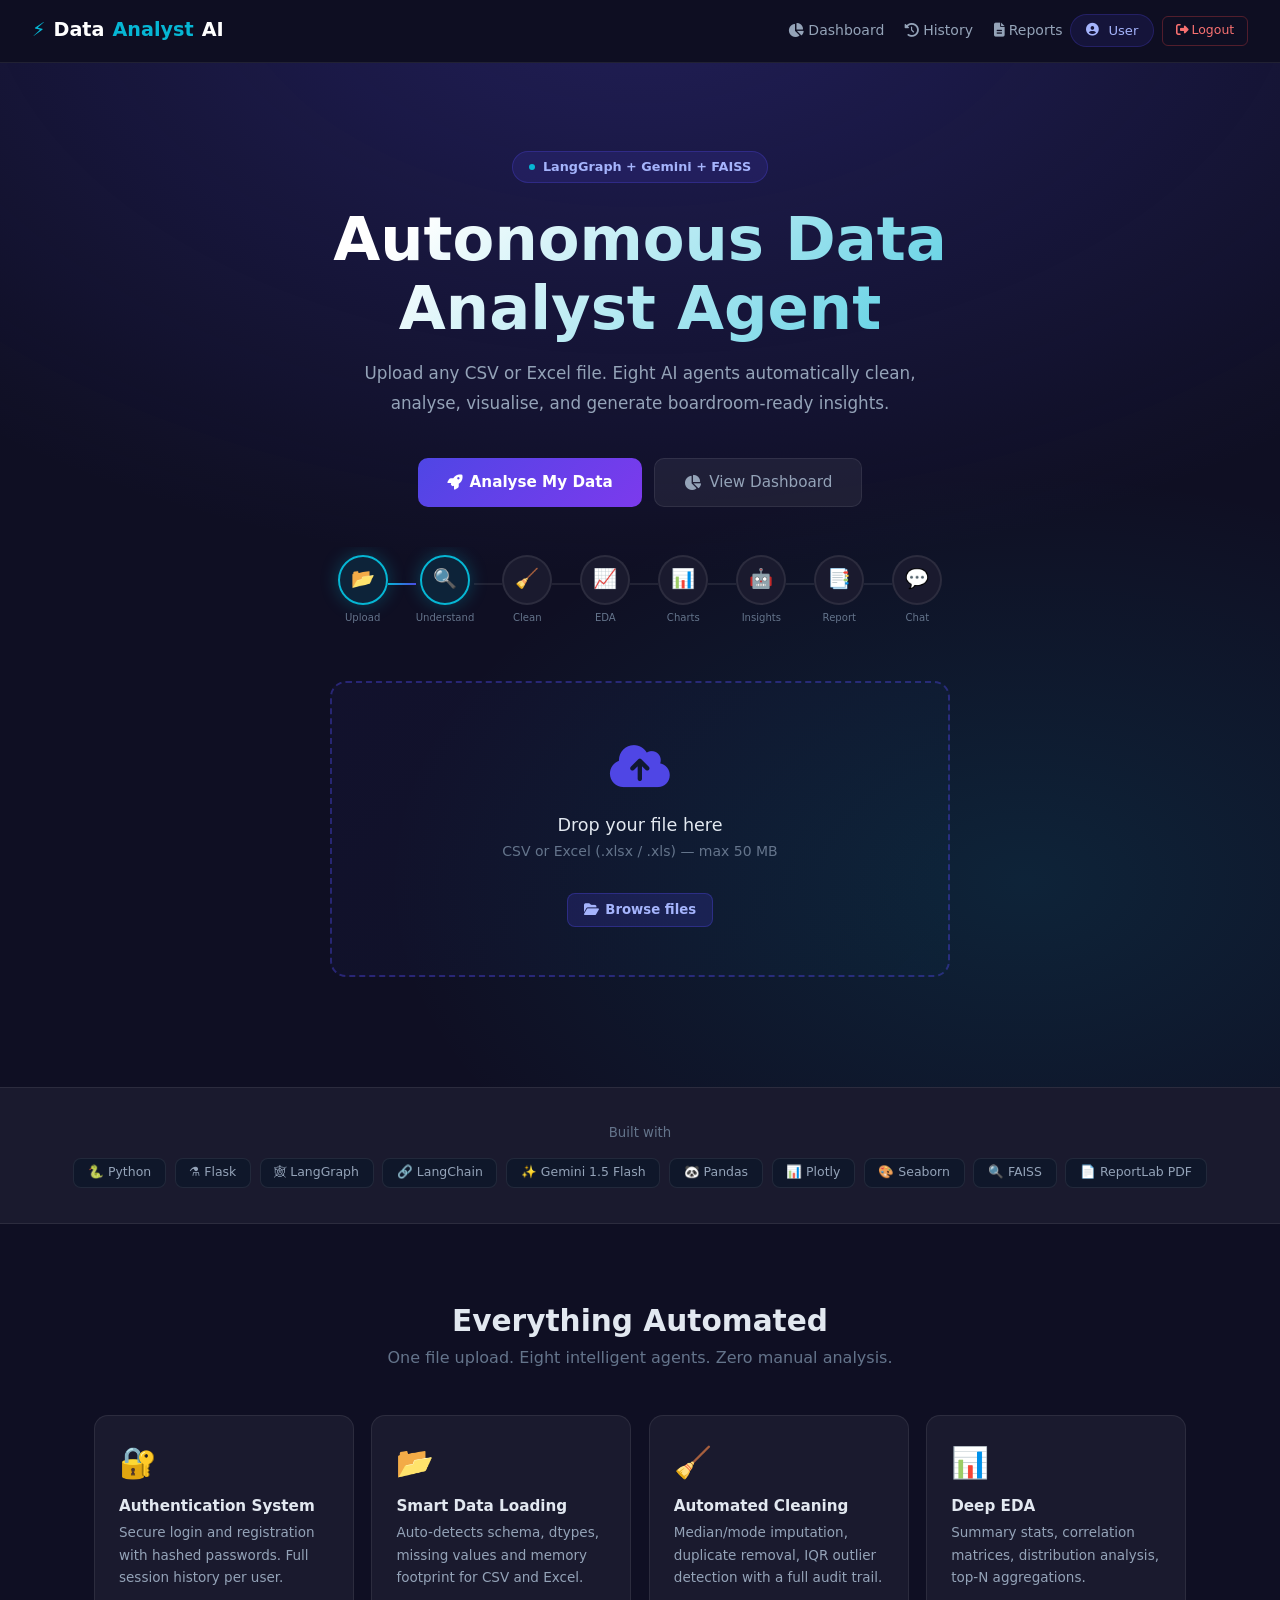
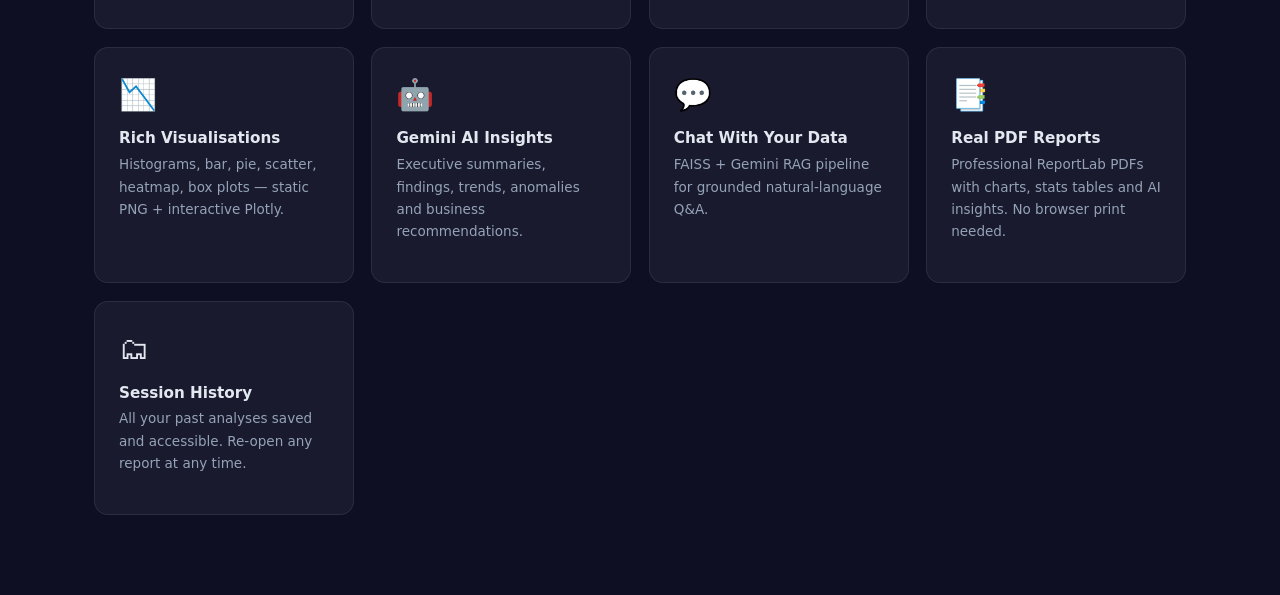
==== templates/index.html @ e23733ea "Initial commit" ====
<!DOCTYPE html>
<html lang="en">
<head>
<meta charset="UTF-8"/><meta name="viewport" content="width=device-width,initial-scale=1"/>
<title>Autonomous Data Analyst — AI-Powered Insights</title>
<link href="https://cdn.jsdelivr.net/npm/bootstrap@5.3.2/dist/css/bootstrap.min.css" rel="stylesheet"/>
<link href="https://cdnjs.cloudflare.com/ajax/libs/font-awesome/6.5.0/css/all.min.css" rel="stylesheet"/>
<style>
:root{--p:#4f46e5;--s:#7c3aed;--a:#06b6d4;--ok:#22c55e;--bg:#0f0f23;--card:#1a1a2e;
  --bdr:rgba(255,255,255,.08);--txt:#e2e8f0;--dim:#64748b;--sub:#94a3b8}
*{box-sizing:border-box;margin:0;padding:0}
body{background:var(--bg);color:var(--txt);font-family:'Segoe UI',system-ui,sans-serif;overflow-x:hidden}
a{text-decoration:none;color:inherit}
nav{background:rgba(15,15,35,.96);backdrop-filter:blur(16px);border-bottom:1px solid var(--bdr);
  padding:.9rem 2rem;display:flex;align-items:center;justify-content:space-between;position:sticky;top:0;z-index:200}
.brand{font-weight:800;font-size:1.2rem;color:#fff;display:flex;align-items:center;gap:.5rem}
.brand span{color:var(--a)}
.nav-right{display:flex;align-items:center;gap:.5rem}
.nav-right a{color:var(--sub);margin-left:.8rem;font-size:.875rem;transition:color .2s}
.nav-right a:hover{color:#fff}
.nav-user{display:flex;align-items:center;gap:.6rem;background:rgba(79,70,229,.12);
  border:1px solid rgba(79,70,229,.25);border-radius:99px;padding:.35rem .9rem;font-size:.82rem;color:#a5b4fc}
.nav-user i{font-size:.8rem}
.btn-logout{background:transparent;border:1px solid rgba(239,68,68,.3);color:#f87171;
  padding:.3rem .8rem;border-radius:6px;font-size:.78rem;cursor:pointer;transition:all .2s}
.btn-logout:hover{background:rgba(239,68,68,.1)}

.hero{position:relative;padding:5.5rem 1rem 4rem;text-align:center;overflow:hidden}
.hero::before{content:'';position:absolute;inset:0;
  background:radial-gradient(ellipse 80% 60% at 50% -10%,rgba(79,70,229,.28),transparent),
             radial-gradient(ellipse 50% 40% at 80% 80%,rgba(6,182,212,.12),transparent)}
.hero-eyebrow{display:inline-flex;align-items:center;gap:.5rem;position:relative;
  background:rgba(79,70,229,.15);border:1px solid rgba(79,70,229,.3);
  border-radius:99px;padding:.35rem 1rem;font-size:.8rem;color:#a5b4fc;font-weight:600;margin-bottom:1.4rem}
.dot{width:6px;height:6px;background:var(--a);border-radius:50%;animation:pulse 2s infinite;display:inline-block}
@keyframes pulse{0%,100%{opacity:1}50%{opacity:.3}}
h1{font-size:clamp(2rem,6vw,3.8rem);font-weight:900;line-height:1.12;margin-bottom:1.1rem;position:relative;
  background:linear-gradient(135deg,#fff 30%,var(--a));
  -webkit-background-clip:text;-webkit-text-fill-color:transparent;background-clip:text}
.hero-sub{font-size:1.05rem;color:var(--sub);max-width:560px;margin:0 auto 2.5rem;line-height:1.75;position:relative}
.hero-btns{display:flex;gap:.8rem;justify-content:center;flex-wrap:wrap;margin-bottom:2.5rem;position:relative}
.btn-primary{background:linear-gradient(135deg,var(--p),var(--s));border:none;color:#fff;
  padding:.75rem 1.8rem;border-radius:10px;font-size:.95rem;font-weight:700;cursor:pointer;
  transition:all .2s;display:inline-flex;align-items:center;gap:.5rem}
.btn-primary:hover{opacity:.9;transform:translateY(-2px);color:#fff}
.btn-secondary{background:rgba(255,255,255,.06);border:1px solid var(--bdr);color:var(--sub);
  padding:.75rem 1.8rem;border-radius:10px;font-size:.95rem;cursor:pointer;
  transition:all .2s;display:inline-flex;align-items:center;gap:.5rem}
.btn-secondary:hover{border-color:var(--a);color:var(--a)}

/* Pipeline */
.pipeline{display:flex;align-items:center;justify-content:center;flex-wrap:nowrap;
  overflow-x:auto;padding:.5rem 1rem;margin-bottom:3rem;scrollbar-width:none;position:relative}
.pipeline::-webkit-scrollbar{display:none}
.pipe-step{display:flex;flex-direction:column;align-items:center;flex-shrink:0}
.pipe-bubble{width:50px;height:50px;border-radius:50%;display:flex;align-items:center;justify-content:center;
  font-size:1.2rem;border:2px solid var(--bdr);background:var(--card);transition:all .4s}
.pipe-bubble.lit{border-color:var(--a);background:rgba(6,182,212,.12);box-shadow:0 0 18px rgba(6,182,212,.3)}
.pipe-label{font-size:.63rem;color:var(--dim);margin-top:.35rem;text-align:center;white-space:nowrap}
.pipe-arrow{width:28px;height:2px;background:var(--bdr);flex-shrink:0;margin-top:-13px;transition:background .4s}
.pipe-arrow.lit{background:linear-gradient(90deg,var(--a),var(--p))}

/* Upload zone */
.upload-wrap{max-width:620px;margin:0 auto;position:relative}
.drop-label{display:block;border:2px dashed rgba(79,70,229,.4);border-radius:16px;padding:3rem 2rem;
  text-align:center;cursor:pointer;transition:all .3s;
  background:linear-gradient(135deg,rgba(79,70,229,.05),rgba(6,182,212,.02));user-select:none}
.drop-label:hover,.drop-label.over{border-color:var(--a);background:rgba(6,182,212,.07);
  box-shadow:0 0 0 4px rgba(6,182,212,.12)}
.drop-label *{pointer-events:none}
.dz-icon{font-size:3rem;color:var(--p);margin-bottom:.7rem;display:block;transition:color .3s}
.drop-label.over .dz-icon{color:var(--a)}
.drop-label h3{font-size:1.1rem;margin-bottom:.35rem;color:var(--txt)}
.drop-label p{color:var(--dim);font-size:.875rem}
.browse-hint{display:inline-flex;align-items:center;gap:.4rem;margin-top:.9rem;
  background:rgba(79,70,229,.18);border:1px solid rgba(79,70,229,.35);
  color:#a5b4fc;padding:.38rem 1rem;border-radius:8px;font-size:.83rem;font-weight:600}
#file-inp{position:absolute;width:1px;height:1px;opacity:0;pointer-events:none}
.prog-wrap{height:4px;background:rgba(255,255,255,.07);border-radius:99px;overflow:hidden;margin-top:1.1rem;display:none}
.prog-bar{height:100%;width:0;background:linear-gradient(90deg,var(--p),var(--a));border-radius:99px;transition:width .3s ease}
.file-info{margin-top:.7rem;font-size:.85rem;color:var(--a);min-height:1.2rem;text-align:center}

.analyse-section{margin-top:1.4rem;text-align:center;display:none}
.btn-analyse{background:linear-gradient(135deg,var(--p),var(--s));border:none;color:#fff;
  padding:.8rem 2.4rem;border-radius:12px;font-size:1rem;font-weight:700;cursor:pointer;
  transition:all .2s;display:inline-flex;align-items:center;gap:.6rem}
.btn-analyse:hover{opacity:.9;transform:translateY(-2px)}
.btn-analyse:disabled{opacity:.4;cursor:not-allowed;transform:none}

.status-card{max-width:620px;margin:1.4rem auto 0;background:var(--card);
  border:1px solid var(--bdr);border-radius:14px;padding:1.5rem;display:none}
.status-card h5{font-weight:700;margin-bottom:.9rem;font-size:.93rem}
.step-item{display:flex;align-items:center;gap:.75rem;padding:.48rem 0;
  border-bottom:1px solid rgba(255,255,255,.04);font-size:.865rem;color:var(--sub)}
.step-item:last-child{border:none}
.step-ico{width:24px;height:24px;border-radius:50%;display:flex;align-items:center;justify-content:center;
  font-size:.75rem;flex-shrink:0;border:1px solid var(--bdr)}
.step-item.done .step-ico{background:rgba(34,197,94,.15);border-color:var(--ok);color:var(--ok)}
.step-item.running .step-ico{background:rgba(6,182,212,.15);border-color:var(--a);color:var(--a);animation:spin .8s linear infinite}
.step-item.done{color:var(--txt)}
@keyframes spin{to{transform:rotate(360deg)}}

/* Features */
.features{padding:5rem 1.5rem;max-width:1140px;margin:0 auto}
.features h2{font-size:1.85rem;font-weight:800;text-align:center;margin-bottom:.4rem}
.features .sub{text-align:center;color:var(--dim);margin-bottom:2.8rem}
.feat-grid{display:grid;grid-template-columns:repeat(auto-fit,minmax(250px,1fr));gap:1.1rem}
.feat-card{background:var(--card);border:1px solid var(--bdr);border-radius:14px;padding:1.5rem;
  transition:all .25s;position:relative;overflow:hidden}
.feat-card::before{content:'';position:absolute;top:0;left:0;right:0;height:2px;
  background:linear-gradient(90deg,var(--p),var(--a));opacity:0;transition:opacity .2s}
.feat-card:hover{transform:translateY(-4px);border-color:rgba(79,70,229,.35)}
.feat-card:hover::before{opacity:1}
.feat-icon{font-size:1.9rem;margin-bottom:.75rem}
.feat-card h4{font-size:.95rem;font-weight:700;margin-bottom:.35rem}
.feat-card p{font-size:.845rem;color:var(--sub);line-height:1.65}

/* Tech */
.tech-section{background:var(--card);border-top:1px solid var(--bdr);border-bottom:1px solid var(--bdr);
  padding:2.2rem 1.5rem;text-align:center}
.tech-section p{color:var(--dim);font-size:.83rem;margin-bottom:.9rem}
.tech-badges{display:flex;flex-wrap:wrap;gap:.55rem;justify-content:center}
.tech-badge{background:#0f172a;border:1px solid var(--bdr);border-radius:8px;
  padding:.3rem .85rem;font-size:.78rem;color:var(--sub);font-weight:500}

/* Toast */
#toast-wrap{position:fixed;top:1.2rem;right:1.2rem;z-index:9999;display:flex;flex-direction:column;gap:.5rem}
.toast-msg{background:#1e293b;border:1px solid var(--bdr);border-radius:8px;padding:.65rem 1rem;
  font-size:.84rem;color:var(--txt);max-width:300px;display:flex;align-items:center;gap:.5rem;
  box-shadow:0 4px 20px rgba(0,0,0,.4);animation:tIn .25s ease}
@keyframes tIn{from{opacity:0;transform:translateX(30px)}to{opacity:1;transform:translateX(0)}}
</style>
</head>
<body>
<nav>
  <div class="brand"><span>⚡</span>Data<span>Analyst</span> AI</div>
  <div class="nav-right">
    <a href="/dashboard"><i class="fas fa-chart-pie me-1"></i>Dashboard</a>
    <a href="/history"><i class="fas fa-history me-1"></i>History</a>
    <a href="/report-page"><i class="fas fa-file-alt me-1"></i>Reports</a>
    <div class="nav-user" id="nav-user"><i class="fas fa-user-circle"></i><span id="nav-name">User</span></div>
    <button class="btn-logout" onclick="logout()"><i class="fas fa-sign-out-alt me-1"></i>Logout</button>
  </div>
</nav>

<section class="hero">
  <div class="hero-eyebrow"><span class="dot"></span>LangGraph + Gemini + FAISS</div>
  <h1>Autonomous Data<br/>Analyst Agent</h1>
  <p class="hero-sub">Upload any CSV or Excel file. Eight AI agents automatically clean, analyse, visualise, and generate boardroom-ready insights.</p>
  <div class="hero-btns">
    <a href="#upload" class="btn-primary"><i class="fas fa-rocket"></i>Analyse My Data</a>
    <a href="/dashboard" class="btn-secondary"><i class="fas fa-chart-pie"></i>View Dashboard</a>
  </div>

  <!-- Pipeline -->
  <div class="pipeline">
    <div class="pipe-step"><div class="pipe-bubble" id="pb-0">📂</div><div class="pipe-label">Upload</div></div>
    <div class="pipe-arrow" id="pa-0"></div>
    <div class="pipe-step"><div class="pipe-bubble" id="pb-1">🔍</div><div class="pipe-label">Understand</div></div>
    <div class="pipe-arrow" id="pa-1"></div>
    <div class="pipe-step"><div class="pipe-bubble" id="pb-2">🧹</div><div class="pipe-label">Clean</div></div>
    <div class="pipe-arrow" id="pa-2"></div>
    <div class="pipe-step"><div class="pipe-bubble" id="pb-3">📈</div><div class="pipe-label">EDA</div></div>
    <div class="pipe-arrow" id="pa-3"></div>
    <div class="pipe-step"><div class="pipe-bubble" id="pb-4">📊</div><div class="pipe-label">Charts</div></div>
    <div class="pipe-arrow" id="pa-4"></div>
    <div class="pipe-step"><div class="pipe-bubble" id="pb-5">🤖</div><div class="pipe-label">Insights</div></div>
    <div class="pipe-arrow" id="pa-5"></div>
    <div class="pipe-step"><div class="pipe-bubble" id="pb-6">📑</div><div class="pipe-label">Report</div></div>
    <div class="pipe-arrow" id="pa-6"></div>
    <div class="pipe-step"><div class="pipe-bubble" id="pb-7">💬</div><div class="pipe-label">Chat</div></div>
  </div>

  <!-- Upload zone -->
  <div class="upload-wrap" id="upload">
    <label class="drop-label" id="drop-label" for="file-inp">
      <span class="dz-icon"><i class="fas fa-cloud-upload-alt"></i></span>
      <h3>Drop your file here</h3>
      <p>CSV or Excel (.xlsx / .xls) — max 50 MB</p>
      <span class="browse-hint"><i class="fas fa-folder-open"></i>Browse files</span>
    </label>
    <input type="file" id="file-inp" accept=".csv,.xlsx,.xls" style="display:none"/>
    <div class="prog-wrap" id="prog-wrap"><div class="prog-bar" id="prog-bar"></div></div>
    <p class="file-info" id="file-info"></p>

    <div class="analyse-section" id="analyse-section">
      <button class="btn-analyse" id="btn-analyse" onclick="startAnalysis()">
        <i class="fas fa-brain"></i>Run Full Analysis
      </button>
      <p style="margin-top:.6rem;font-size:.79rem;color:var(--dim)">Runs the complete 7-step LangGraph pipeline</p>
    </div>

    <div class="status-card" id="status-card">
      <h5>🔄 Running Analysis Pipeline…</h5>
      <div class="step-item" id="step-0"><div class="step-ico"><i class="fas fa-circle"></i></div>Load &amp; Understand Dataset</div>
      <div class="step-item" id="step-1"><div class="step-ico"><i class="fas fa-circle"></i></div>Clean &amp; Validate Data</div>
      <div class="step-item" id="step-2"><div class="step-ico"><i class="fas fa-circle"></i></div>Exploratory Data Analysis</div>
      <div class="step-item" id="step-3"><div class="step-ico"><i class="fas fa-circle"></i></div>Generate Visualisations</div>
      <div class="step-item" id="step-4"><div class="step-ico"><i class="fas fa-circle"></i></div>AI Insight Generation (Gemini)</div>
      <div class="step-item" id="step-5"><div class="step-ico"><i class="fas fa-circle"></i></div>Build Report &amp; RAG Index</div>
    </div>
  </div>
</section>

<div class="tech-section">
  <p>Built with</p>
  <div class="tech-badges">
    <span class="tech-badge">🐍 Python</span><span class="tech-badge">⚗️ Flask</span>
    <span class="tech-badge">🕸 LangGraph</span><span class="tech-badge">🔗 LangChain</span>
    <span class="tech-badge">✨ Gemini 1.5 Flash</span><span class="tech-badge">🐼 Pandas</span>
    <span class="tech-badge">📊 Plotly</span><span class="tech-badge">🎨 Seaborn</span>
    <span class="tech-badge">🔍 FAISS</span><span class="tech-badge">📄 ReportLab PDF</span>
  </div>
</div>

<section class="features">
  <h2>Everything Automated</h2>
  <p class="sub">One file upload. Eight intelligent agents. Zero manual analysis.</p>
  <div class="feat-grid">
    <div class="feat-card"><div class="feat-icon">🔐</div><h4>Authentication System</h4><p>Secure login and registration with hashed passwords. Full session history per user.</p></div>
    <div class="feat-card"><div class="feat-icon">📂</div><h4>Smart Data Loading</h4><p>Auto-detects schema, dtypes, missing values and memory footprint for CSV and Excel.</p></div>
    <div class="feat-card"><div class="feat-icon">🧹</div><h4>Automated Cleaning</h4><p>Median/mode imputation, duplicate removal, IQR outlier detection with a full audit trail.</p></div>
    <div class="feat-card"><div class="feat-icon">📊</div><h4>Deep EDA</h4><p>Summary stats, correlation matrices, distribution analysis, top-N aggregations.</p></div>
    <div class="feat-card"><div class="feat-icon">📉</div><h4>Rich Visualisations</h4><p>Histograms, bar, pie, scatter, heatmap, box plots — static PNG + interactive Plotly.</p></div>
    <div class="feat-card"><div class="feat-icon">🤖</div><h4>Gemini AI Insights</h4><p>Executive summaries, findings, trends, anomalies and business recommendations.</p></div>
    <div class="feat-card"><div class="feat-icon">💬</div><h4>Chat With Your Data</h4><p>FAISS + Gemini RAG pipeline for grounded natural-language Q&amp;A.</p></div>
    <div class="feat-card"><div class="feat-icon">📑</div><h4>Real PDF Reports</h4><p>Professional ReportLab PDFs with charts, stats tables and AI insights. No browser print needed.</p></div>
    <div class="feat-card"><div class="feat-icon">🗂</div><h4>Session History</h4><p>All your past analyses saved and accessible. Re-open any report at any time.</p></div>
  </div>
</section>

<div id="toast-wrap"></div>

<script>
let SID = null;

// Load user info
fetch('/api/me').then(r=>r.json()).then(d=>{
  if (d.authenticated) document.getElementById('nav-name').textContent = d.name;
});

// Drag & drop — fixed
const label   = document.getElementById('drop-label');
const fileInp = document.getElementById('file-inp');
label.addEventListener('dragenter', e=>{e.preventDefault();e.stopPropagation();label.classList.add('over')});
label.addEventListener('dragover',  e=>{e.preventDefault();e.stopPropagation();label.classList.add('over')});
label.addEventListener('dragleave', e=>{e.preventDefault();e.stopPropagation();label.classList.remove('over')});
label.addEventListener('drop', e=>{
  e.preventDefault();e.stopPropagation();label.classList.remove('over');
  const f = e.dataTransfer.files[0];
  if (f) handleFile(f);
});
fileInp.addEventListener('change', e=>{if(e.target.files[0]) handleFile(e.target.files[0])});

function handleFile(file) {
  const ext = file.name.split('.').pop().toLowerCase();
  if (!['csv','xlsx','xls'].includes(ext)){toast('Only CSV and Excel files accepted.','error');return}
  if (file.size > 52428800){toast('File exceeds 50 MB limit.','error');return}
  uploadFile(file);
}

async function uploadFile(file) {
  document.getElementById('file-info').textContent = '📁 ' + file.name;
  const pw = document.getElementById('prog-wrap'); pw.style.display = 'block';
  animProg(0,60);
  const fd = new FormData(); fd.append('file', file);
  try {
    const res  = await fetch('/upload',{method:'POST',body:fd});
    const data = await res.json();
    if (!res.ok) throw new Error(data.error||'Upload failed');
    SID = data.session_id;
    localStorage.setItem('ada_session_id', SID);
    animProg(60,100);
    setTimeout(()=>{
      document.getElementById('analyse-section').style.display='block';
      toast('✅ '+data.filename+' uploaded!','success');
      litPipe(0);
    },400);
  } catch(e){toast(e.message,'error');animProg(0,0)}
}

async function startAnalysis() {
  if (!SID){toast('Please upload a file first.','error');return}
  const btn = document.getElementById('btn-analyse');
  btn.disabled = true;
  const sc = document.getElementById('status-card');
  sc.style.display = 'block';
  sc.scrollIntoView({behavior:'smooth',block:'nearest'});
  let i = 0;
  const iv = setInterval(()=>{
    if(i>0) setStep(i-1,'done');
    if(i<6){setStep(i,'running');litPipe(i+1);i++}
  },900);
  try {
    const res  = await fetch('/analyze',{method:'POST',
      headers:{'Content-Type':'application/json'},
      body:JSON.stringify({session_id:SID})});
    const data = await res.json();
    clearInterval(iv);
    if(!res.ok||data.error) throw new Error(data.error||'Analysis failed');
    for(let j=0;j<6;j++) setStep(j,'done');
    litPipe(7);
    toast('🎉 Analysis complete! Redirecting…','success');
    setTimeout(()=>{window.location.href='/dashboard'},1800);
  } catch(e){
    clearInterval(iv); btn.disabled=false;
    toast(e.message,'error');
  }
}

function setStep(idx, state) {
  const el  = document.getElementById('step-'+idx); if(!el) return;
  el.className = 'step-item '+state;
  el.querySelector('.step-ico').innerHTML = state==='done'
    ?'<i class="fas fa-check"></i>':'<i class="fas fa-sync"></i>';
}
function litPipe(upTo) {
  for(let i=0;i<8;i++) document.getElementById('pb-'+i)?.classList.toggle('lit',i<=upTo);
  for(let i=0;i<7;i++) document.getElementById('pa-'+i)?.classList.toggle('lit',i<upTo);
}
function animProg(from,to) {
  let v=from;
  const t=setInterval(()=>{v=Math.min(v+2,to);document.getElementById('prog-bar').style.width=v+'%';if(v>=to)clearInterval(t)},25);
}
async function logout() {
  await fetch('/api/logout',{method:'POST'});
  localStorage.removeItem('ada_session_id');
  window.location.href = '/login';
}
function toast(msg,type='success') {
  const c=document.getElementById('toast-wrap');
  const d=document.createElement('div'); d.className='toast-msg';
  d.style.borderLeft=`3px solid ${type==='error'?'#ef4444':'#22c55e'}`;
  d.innerHTML=`<span>${type==='error'?'❌':'✅'}</span><span>${msg}</span>`;
  c.appendChild(d);
  setTimeout(()=>{d.style.opacity='0';setTimeout(()=>d.remove(),300)},4500);
}
let pp=0;
const piv=setInterval(()=>{litPipe(pp);pp=(pp+1)%9},600);
setTimeout(()=>{clearInterval(piv);litPipe(0)},5000);
</script>
</body>
</html>
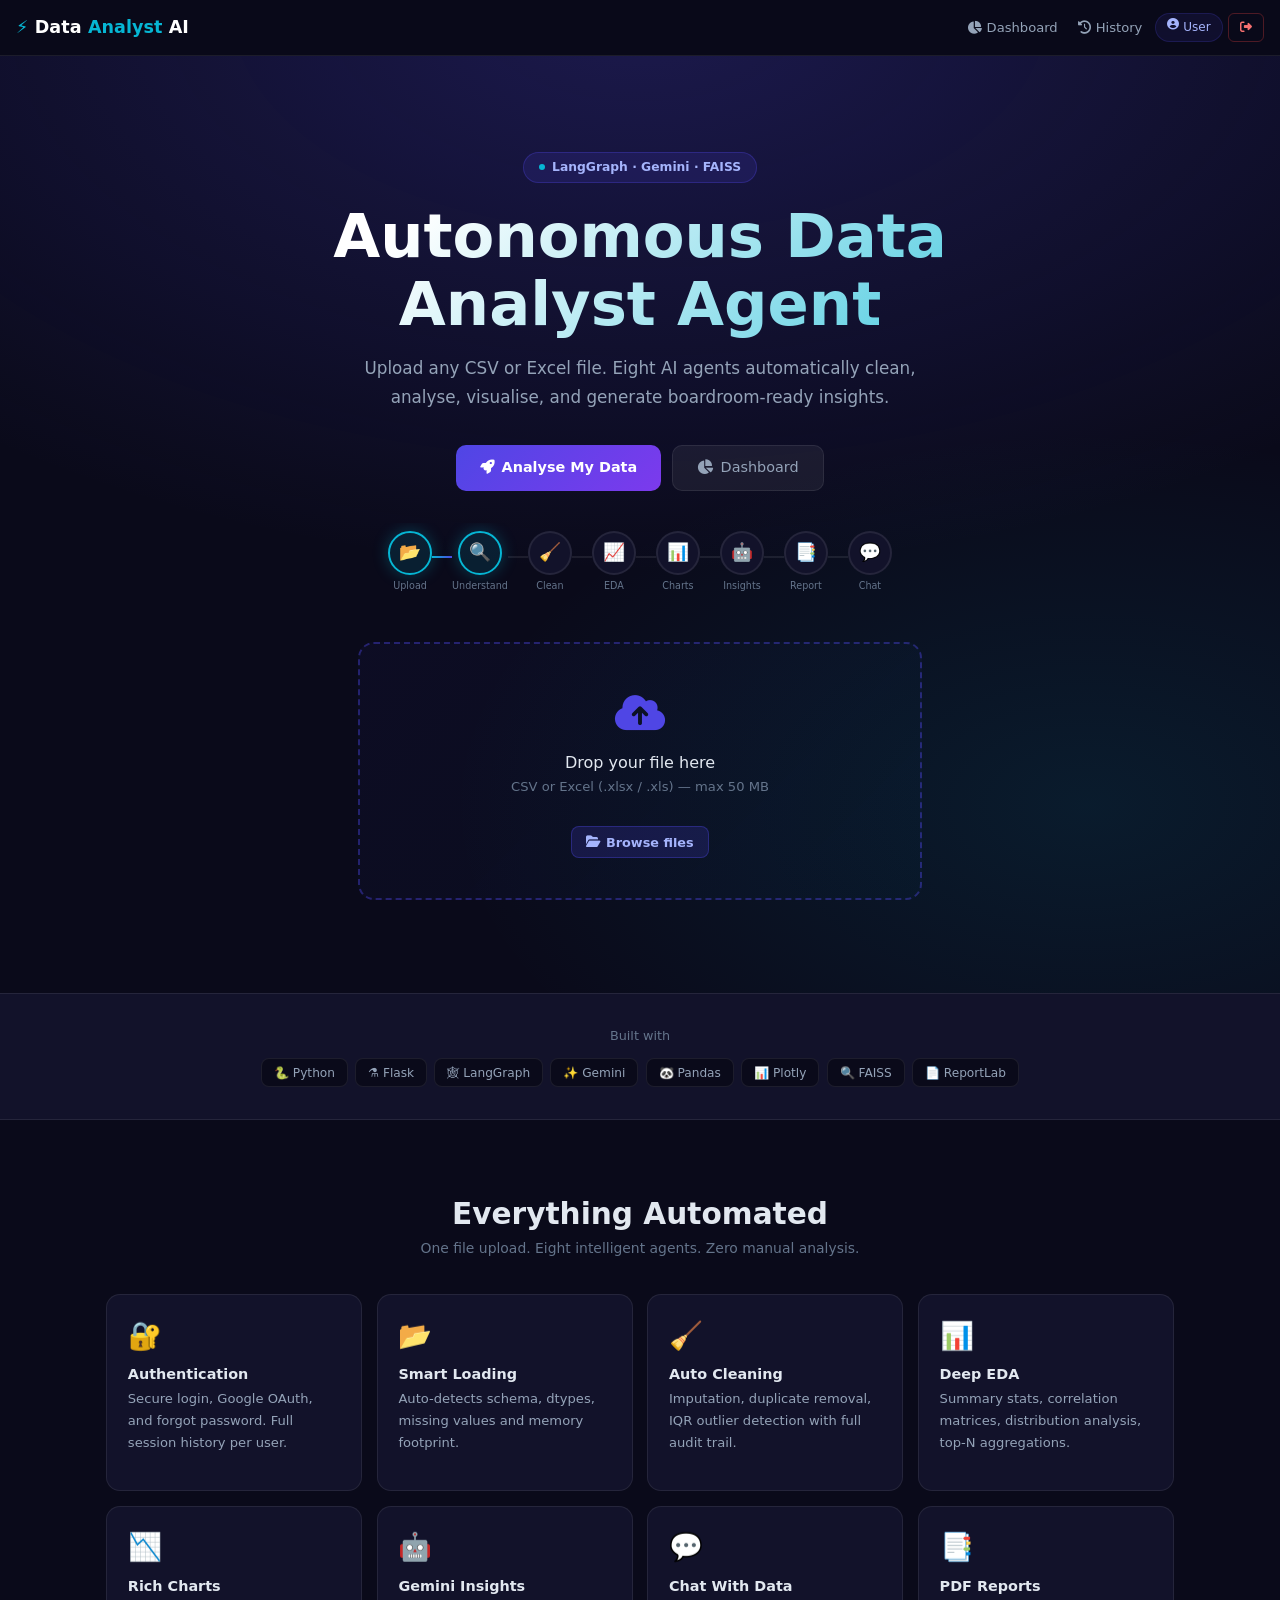
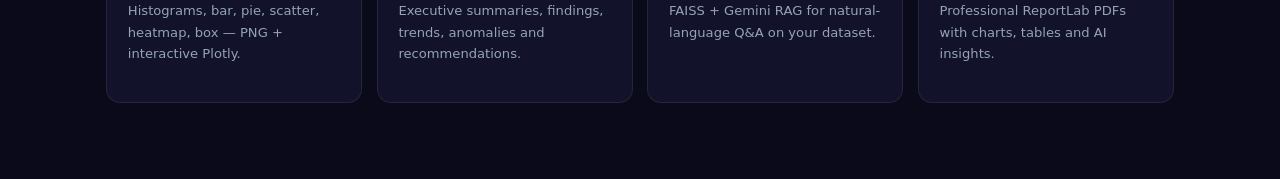
==== commit 842a1c3d: "Added new files and updated code" ====
--- a/templates/index.html
+++ b/templates/index.html
@@ -1,158 +1,172 @@
 <!DOCTYPE html>
 <html lang="en">
 <head>
-<meta charset="UTF-8"/><meta name="viewport" content="width=device-width,initial-scale=1"/>
-<title>Autonomous Data Analyst — AI-Powered Insights</title>
+<meta charset="UTF-8"/>
+<meta name="viewport" content="width=device-width,initial-scale=1,maximum-scale=5"/>
+<title>DataAnalyst AI — AI-Powered Insights</title>
 <link href="https://cdn.jsdelivr.net/npm/bootstrap@5.3.2/dist/css/bootstrap.min.css" rel="stylesheet"/>
 <link href="https://cdnjs.cloudflare.com/ajax/libs/font-awesome/6.5.0/css/all.min.css" rel="stylesheet"/>
 <style>
-:root{--p:#4f46e5;--s:#7c3aed;--a:#06b6d4;--ok:#22c55e;--bg:#0f0f23;--card:#1a1a2e;
+:root{--p:#4f46e5;--s:#7c3aed;--a:#06b6d4;--ok:#22c55e;--bg:#0a0a1a;--card:#12122a;
   --bdr:rgba(255,255,255,.08);--txt:#e2e8f0;--dim:#64748b;--sub:#94a3b8}
 *{box-sizing:border-box;margin:0;padding:0}
+html{scroll-behavior:smooth}
 body{background:var(--bg);color:var(--txt);font-family:'Segoe UI',system-ui,sans-serif;overflow-x:hidden}
 a{text-decoration:none;color:inherit}
-nav{background:rgba(15,15,35,.96);backdrop-filter:blur(16px);border-bottom:1px solid var(--bdr);
-  padding:.9rem 2rem;display:flex;align-items:center;justify-content:space-between;position:sticky;top:0;z-index:200}
-.brand{font-weight:800;font-size:1.2rem;color:#fff;display:flex;align-items:center;gap:.5rem}
+
+/* NAV */
+nav{background:rgba(10,10,26,.96);backdrop-filter:blur(16px);border-bottom:1px solid var(--bdr);
+  padding:.8rem 1rem;display:flex;align-items:center;justify-content:space-between;
+  position:sticky;top:0;z-index:300;gap:.5rem}
+.brand{font-weight:800;font-size:1.1rem;color:#fff;display:flex;align-items:center;gap:.4rem;white-space:nowrap}
 .brand span{color:var(--a)}
-.nav-right{display:flex;align-items:center;gap:.5rem}
-.nav-right a{color:var(--sub);margin-left:.8rem;font-size:.875rem;transition:color .2s}
-.nav-right a:hover{color:#fff}
-.nav-user{display:flex;align-items:center;gap:.6rem;background:rgba(79,70,229,.12);
-  border:1px solid rgba(79,70,229,.25);border-radius:99px;padding:.35rem .9rem;font-size:.82rem;color:#a5b4fc}
-.nav-user i{font-size:.8rem}
+.nav-right{display:flex;align-items:center;gap:.3rem;flex-wrap:nowrap}
+.nav-link{color:var(--sub);font-size:.82rem;padding:.3rem .5rem;transition:color .2s;white-space:nowrap}
+.nav-link:hover{color:#fff}
+.nav-user{font-size:.75rem;color:#a5b4fc;background:rgba(79,70,229,.1);
+  border:1px solid rgba(79,70,229,.2);border-radius:99px;padding:.28rem .7rem;white-space:nowrap}
 .btn-logout{background:transparent;border:1px solid rgba(239,68,68,.3);color:#f87171;
-  padding:.3rem .8rem;border-radius:6px;font-size:.78rem;cursor:pointer;transition:all .2s}
+  padding:.28rem .7rem;border-radius:6px;font-size:.74rem;cursor:pointer;transition:all .2s;white-space:nowrap}
 .btn-logout:hover{background:rgba(239,68,68,.1)}
-
-.hero{position:relative;padding:5.5rem 1rem 4rem;text-align:center;overflow:hidden}
+@media(max-width:480px){
+  .nav-link{display:none}
+  .nav-user{display:none}
+}
+
+/* HERO */
+.hero{position:relative;padding:clamp(3rem,8vw,6rem) 1rem 3rem;text-align:center;overflow:hidden}
 .hero::before{content:'';position:absolute;inset:0;
-  background:radial-gradient(ellipse 80% 60% at 50% -10%,rgba(79,70,229,.28),transparent),
-             radial-gradient(ellipse 50% 40% at 80% 80%,rgba(6,182,212,.12),transparent)}
-.hero-eyebrow{display:inline-flex;align-items:center;gap:.5rem;position:relative;
+  background:radial-gradient(ellipse 80% 60% at 50% -5%,rgba(79,70,229,.25),transparent),
+             radial-gradient(ellipse 50% 40% at 85% 80%,rgba(6,182,212,.1),transparent)}
+.eyebrow{display:inline-flex;align-items:center;gap:.45rem;position:relative;
   background:rgba(79,70,229,.15);border:1px solid rgba(79,70,229,.3);
-  border-radius:99px;padding:.35rem 1rem;font-size:.8rem;color:#a5b4fc;font-weight:600;margin-bottom:1.4rem}
-.dot{width:6px;height:6px;background:var(--a);border-radius:50%;animation:pulse 2s infinite;display:inline-block}
+  border-radius:99px;padding:.32rem .9rem;font-size:.77rem;color:#a5b4fc;font-weight:600;margin-bottom:1.2rem}
+.dot{width:6px;height:6px;background:var(--a);border-radius:50%;animation:pulse 2s infinite}
 @keyframes pulse{0%,100%{opacity:1}50%{opacity:.3}}
-h1{font-size:clamp(2rem,6vw,3.8rem);font-weight:900;line-height:1.12;margin-bottom:1.1rem;position:relative;
+h1{font-size:clamp(1.8rem,6vw,3.8rem);font-weight:900;line-height:1.12;margin-bottom:1rem;position:relative;
   background:linear-gradient(135deg,#fff 30%,var(--a));
   -webkit-background-clip:text;-webkit-text-fill-color:transparent;background-clip:text}
-.hero-sub{font-size:1.05rem;color:var(--sub);max-width:560px;margin:0 auto 2.5rem;line-height:1.75;position:relative}
-.hero-btns{display:flex;gap:.8rem;justify-content:center;flex-wrap:wrap;margin-bottom:2.5rem;position:relative}
+.hero-sub{font-size:clamp(.88rem,2.5vw,1.05rem);color:var(--sub);
+  max-width:560px;margin:0 auto 2rem;line-height:1.75;position:relative}
+.hero-btns{display:flex;gap:.7rem;justify-content:center;flex-wrap:wrap;margin-bottom:2rem;position:relative}
 .btn-primary{background:linear-gradient(135deg,var(--p),var(--s));border:none;color:#fff;
-  padding:.75rem 1.8rem;border-radius:10px;font-size:.95rem;font-weight:700;cursor:pointer;
-  transition:all .2s;display:inline-flex;align-items:center;gap:.5rem}
+  padding:.7rem 1.5rem;border-radius:10px;font-size:.9rem;font-weight:700;cursor:pointer;
+  transition:all .2s;display:inline-flex;align-items:center;gap:.45rem}
 .btn-primary:hover{opacity:.9;transform:translateY(-2px);color:#fff}
 .btn-secondary{background:rgba(255,255,255,.06);border:1px solid var(--bdr);color:var(--sub);
-  padding:.75rem 1.8rem;border-radius:10px;font-size:.95rem;cursor:pointer;
-  transition:all .2s;display:inline-flex;align-items:center;gap:.5rem}
+  padding:.7rem 1.5rem;border-radius:10px;font-size:.9rem;cursor:pointer;
+  transition:all .2s;display:inline-flex;align-items:center;gap:.45rem}
 .btn-secondary:hover{border-color:var(--a);color:var(--a)}
 
-/* Pipeline */
-.pipeline{display:flex;align-items:center;justify-content:center;flex-wrap:nowrap;
-  overflow-x:auto;padding:.5rem 1rem;margin-bottom:3rem;scrollbar-width:none;position:relative}
+/* PIPELINE */
+.pipeline{display:flex;align-items:center;justify-content:center;
+  overflow-x:auto;padding:.5rem 1rem;margin-bottom:2.5rem;scrollbar-width:none;position:relative;
+  -webkit-overflow-scrolling:touch}
 .pipeline::-webkit-scrollbar{display:none}
 .pipe-step{display:flex;flex-direction:column;align-items:center;flex-shrink:0}
-.pipe-bubble{width:50px;height:50px;border-radius:50%;display:flex;align-items:center;justify-content:center;
-  font-size:1.2rem;border:2px solid var(--bdr);background:var(--card);transition:all .4s}
-.pipe-bubble.lit{border-color:var(--a);background:rgba(6,182,212,.12);box-shadow:0 0 18px rgba(6,182,212,.3)}
-.pipe-label{font-size:.63rem;color:var(--dim);margin-top:.35rem;text-align:center;white-space:nowrap}
-.pipe-arrow{width:28px;height:2px;background:var(--bdr);flex-shrink:0;margin-top:-13px;transition:background .4s}
+.pipe-bubble{width:44px;height:44px;border-radius:50%;display:flex;align-items:center;justify-content:center;
+  font-size:1.1rem;border:2px solid var(--bdr);background:var(--card);transition:all .4s}
+.pipe-bubble.lit{border-color:var(--a);background:rgba(6,182,212,.12);box-shadow:0 0 16px rgba(6,182,212,.3)}
+.pipe-label{font-size:.6rem;color:var(--dim);margin-top:.3rem;text-align:center;white-space:nowrap}
+.pipe-arrow{width:20px;height:2px;background:var(--bdr);flex-shrink:0;margin-top:-11px;transition:background .4s}
 .pipe-arrow.lit{background:linear-gradient(90deg,var(--a),var(--p))}
 
-/* Upload zone */
-.upload-wrap{max-width:620px;margin:0 auto;position:relative}
-.drop-label{display:block;border:2px dashed rgba(79,70,229,.4);border-radius:16px;padding:3rem 2rem;
+/* UPLOAD */
+.upload-wrap{max-width:580px;margin:0 auto;position:relative;padding:0 .5rem}
+.drop-label{display:block;border:2px dashed rgba(79,70,229,.4);border-radius:16px;padding:2.5rem 1.5rem;
   text-align:center;cursor:pointer;transition:all .3s;
   background:linear-gradient(135deg,rgba(79,70,229,.05),rgba(6,182,212,.02));user-select:none}
 .drop-label:hover,.drop-label.over{border-color:var(--a);background:rgba(6,182,212,.07);
-  box-shadow:0 0 0 4px rgba(6,182,212,.12)}
+  box-shadow:0 0 0 4px rgba(6,182,212,.1)}
 .drop-label *{pointer-events:none}
-.dz-icon{font-size:3rem;color:var(--p);margin-bottom:.7rem;display:block;transition:color .3s}
-.drop-label.over .dz-icon{color:var(--a)}
-.drop-label h3{font-size:1.1rem;margin-bottom:.35rem;color:var(--txt)}
-.drop-label p{color:var(--dim);font-size:.875rem}
-.browse-hint{display:inline-flex;align-items:center;gap:.4rem;margin-top:.9rem;
+.dz-icon{font-size:2.5rem;color:var(--p);margin-bottom:.6rem;display:block}
+.drop-label h3{font-size:1rem;margin-bottom:.3rem}
+.drop-label p{color:var(--dim);font-size:.82rem}
+.browse-hint{display:inline-flex;align-items:center;gap:.35rem;margin-top:.8rem;
   background:rgba(79,70,229,.18);border:1px solid rgba(79,70,229,.35);
-  color:#a5b4fc;padding:.38rem 1rem;border-radius:8px;font-size:.83rem;font-weight:600}
+  color:#a5b4fc;padding:.35rem .9rem;border-radius:8px;font-size:.8rem;font-weight:600}
 #file-inp{position:absolute;width:1px;height:1px;opacity:0;pointer-events:none}
-.prog-wrap{height:4px;background:rgba(255,255,255,.07);border-radius:99px;overflow:hidden;margin-top:1.1rem;display:none}
-.prog-bar{height:100%;width:0;background:linear-gradient(90deg,var(--p),var(--a));border-radius:99px;transition:width .3s ease}
-.file-info{margin-top:.7rem;font-size:.85rem;color:var(--a);min-height:1.2rem;text-align:center}
-
-.analyse-section{margin-top:1.4rem;text-align:center;display:none}
+.prog-wrap{height:4px;background:rgba(255,255,255,.07);border-radius:99px;overflow:hidden;margin-top:1rem;display:none}
+.prog-bar{height:100%;width:0;background:linear-gradient(90deg,var(--p),var(--a));border-radius:99px;transition:width .3s}
+.file-info{margin-top:.6rem;font-size:.83rem;color:var(--a);min-height:1.2rem;text-align:center}
+.analyse-section{margin-top:1.2rem;text-align:center;display:none}
 .btn-analyse{background:linear-gradient(135deg,var(--p),var(--s));border:none;color:#fff;
-  padding:.8rem 2.4rem;border-radius:12px;font-size:1rem;font-weight:700;cursor:pointer;
-  transition:all .2s;display:inline-flex;align-items:center;gap:.6rem}
+  padding:.75rem 2rem;border-radius:12px;font-size:.95rem;font-weight:700;cursor:pointer;
+  transition:all .2s;display:inline-flex;align-items:center;gap:.5rem}
 .btn-analyse:hover{opacity:.9;transform:translateY(-2px)}
 .btn-analyse:disabled{opacity:.4;cursor:not-allowed;transform:none}
-
-.status-card{max-width:620px;margin:1.4rem auto 0;background:var(--card);
-  border:1px solid var(--bdr);border-radius:14px;padding:1.5rem;display:none}
-.status-card h5{font-weight:700;margin-bottom:.9rem;font-size:.93rem}
-.step-item{display:flex;align-items:center;gap:.75rem;padding:.48rem 0;
-  border-bottom:1px solid rgba(255,255,255,.04);font-size:.865rem;color:var(--sub)}
+.status-card{max-width:580px;margin:1.2rem auto 0;background:var(--card);
+  border:1px solid var(--bdr);border-radius:14px;padding:1.3rem;display:none}
+.status-card h5{font-weight:700;margin-bottom:.8rem;font-size:.9rem}
+.step-item{display:flex;align-items:center;gap:.7rem;padding:.45rem 0;
+  border-bottom:1px solid rgba(255,255,255,.04);font-size:.84rem;color:var(--sub)}
 .step-item:last-child{border:none}
-.step-ico{width:24px;height:24px;border-radius:50%;display:flex;align-items:center;justify-content:center;
-  font-size:.75rem;flex-shrink:0;border:1px solid var(--bdr)}
+.step-ico{width:22px;height:22px;border-radius:50%;display:flex;align-items:center;justify-content:center;
+  font-size:.72rem;flex-shrink:0;border:1px solid var(--bdr)}
 .step-item.done .step-ico{background:rgba(34,197,94,.15);border-color:var(--ok);color:var(--ok)}
 .step-item.running .step-ico{background:rgba(6,182,212,.15);border-color:var(--a);color:var(--a);animation:spin .8s linear infinite}
 .step-item.done{color:var(--txt)}
 @keyframes spin{to{transform:rotate(360deg)}}
 
-/* Features */
-.features{padding:5rem 1.5rem;max-width:1140px;margin:0 auto}
-.features h2{font-size:1.85rem;font-weight:800;text-align:center;margin-bottom:.4rem}
-.features .sub{text-align:center;color:var(--dim);margin-bottom:2.8rem}
-.feat-grid{display:grid;grid-template-columns:repeat(auto-fit,minmax(250px,1fr));gap:1.1rem}
-.feat-card{background:var(--card);border:1px solid var(--bdr);border-radius:14px;padding:1.5rem;
+/* TECH */
+.tech-section{background:var(--card);border-top:1px solid var(--bdr);border-bottom:1px solid var(--bdr);
+  padding:2rem 1rem;text-align:center}
+.tech-section p{color:var(--dim);font-size:.8rem;margin-bottom:.8rem}
+.tech-badges{display:flex;flex-wrap:wrap;gap:.45rem;justify-content:center}
+.tech-badge{background:#0a0a1a;border:1px solid var(--bdr);border-radius:8px;
+  padding:.28rem .75rem;font-size:.76rem;color:var(--sub)}
+
+/* FEATURES */
+.features{padding:clamp(3rem,6vw,5rem) 1rem;max-width:1100px;margin:0 auto}
+.features h2{font-size:clamp(1.4rem,4vw,1.85rem);font-weight:800;text-align:center;margin-bottom:.35rem}
+.features .sub-text{text-align:center;color:var(--dim);margin-bottom:2.2rem;font-size:.87rem}
+.feat-grid{display:grid;grid-template-columns:repeat(auto-fit,minmax(220px,1fr));gap:.9rem}
+.feat-card{background:var(--card);border:1px solid var(--bdr);border-radius:14px;padding:1.3rem;
   transition:all .25s;position:relative;overflow:hidden}
 .feat-card::before{content:'';position:absolute;top:0;left:0;right:0;height:2px;
   background:linear-gradient(90deg,var(--p),var(--a));opacity:0;transition:opacity .2s}
-.feat-card:hover{transform:translateY(-4px);border-color:rgba(79,70,229,.35)}
+.feat-card:hover{transform:translateY(-3px);border-color:rgba(79,70,229,.35)}
 .feat-card:hover::before{opacity:1}
-.feat-icon{font-size:1.9rem;margin-bottom:.75rem}
-.feat-card h4{font-size:.95rem;font-weight:700;margin-bottom:.35rem}
-.feat-card p{font-size:.845rem;color:var(--sub);line-height:1.65}
-
-/* Tech */
-.tech-section{background:var(--card);border-top:1px solid var(--bdr);border-bottom:1px solid var(--bdr);
-  padding:2.2rem 1.5rem;text-align:center}
-.tech-section p{color:var(--dim);font-size:.83rem;margin-bottom:.9rem}
-.tech-badges{display:flex;flex-wrap:wrap;gap:.55rem;justify-content:center}
-.tech-badge{background:#0f172a;border:1px solid var(--bdr);border-radius:8px;
-  padding:.3rem .85rem;font-size:.78rem;color:var(--sub);font-weight:500}
-
-/* Toast */
-#toast-wrap{position:fixed;top:1.2rem;right:1.2rem;z-index:9999;display:flex;flex-direction:column;gap:.5rem}
-.toast-msg{background:#1e293b;border:1px solid var(--bdr);border-radius:8px;padding:.65rem 1rem;
-  font-size:.84rem;color:var(--txt);max-width:300px;display:flex;align-items:center;gap:.5rem;
+.feat-icon{font-size:1.7rem;margin-bottom:.6rem}
+.feat-card h4{font-size:.9rem;font-weight:700;margin-bottom:.3rem}
+.feat-card p{font-size:.82rem;color:var(--sub);line-height:1.65}
+
+/* TOAST */
+#toast-wrap{position:fixed;top:1rem;right:1rem;z-index:9999;display:flex;flex-direction:column;gap:.5rem;max-width:calc(100vw - 2rem)}
+.toast-msg{background:#1e293b;border:1px solid var(--bdr);border-radius:8px;padding:.6rem .9rem;
+  font-size:.82rem;color:var(--txt);display:flex;align-items:center;gap:.5rem;
   box-shadow:0 4px 20px rgba(0,0,0,.4);animation:tIn .25s ease}
 @keyframes tIn{from{opacity:0;transform:translateX(30px)}to{opacity:1;transform:translateX(0)}}
+
+/* Mobile */
+@media(max-width:480px){
+  .pipe-bubble{width:36px;height:36px;font-size:.95rem}
+  .pipe-arrow{width:14px}
+  .pipe-label{font-size:.55rem}
+  .drop-label{padding:2rem 1rem}
+  .dz-icon{font-size:2rem}
+}
 </style>
 </head>
 <body>
 <nav>
   <div class="brand"><span>⚡</span>Data<span>Analyst</span> AI</div>
   <div class="nav-right">
-    <a href="/dashboard"><i class="fas fa-chart-pie me-1"></i>Dashboard</a>
-    <a href="/history"><i class="fas fa-history me-1"></i>History</a>
-    <a href="/report-page"><i class="fas fa-file-alt me-1"></i>Reports</a>
-    <div class="nav-user" id="nav-user"><i class="fas fa-user-circle"></i><span id="nav-name">User</span></div>
-    <button class="btn-logout" onclick="logout()"><i class="fas fa-sign-out-alt me-1"></i>Logout</button>
+    <a href="/dashboard" class="nav-link"><i class="fas fa-chart-pie"></i> <span class="d-none d-sm-inline">Dashboard</span></a>
+    <a href="/history" class="nav-link"><i class="fas fa-history"></i> <span class="d-none d-sm-inline">History</span></a>
+    <span class="nav-user d-none d-md-flex"><i class="fas fa-user-circle me-1"></i><span id="nav-name">User</span></span>
+    <button class="btn-logout" onclick="logout()"><i class="fas fa-sign-out-alt"></i></button>
   </div>
 </nav>
 
 <section class="hero">
-  <div class="hero-eyebrow"><span class="dot"></span>LangGraph + Gemini + FAISS</div>
+  <div class="eyebrow"><span class="dot"></span>LangGraph · Gemini · FAISS</div>
   <h1>Autonomous Data<br/>Analyst Agent</h1>
   <p class="hero-sub">Upload any CSV or Excel file. Eight AI agents automatically clean, analyse, visualise, and generate boardroom-ready insights.</p>
   <div class="hero-btns">
     <a href="#upload" class="btn-primary"><i class="fas fa-rocket"></i>Analyse My Data</a>
-    <a href="/dashboard" class="btn-secondary"><i class="fas fa-chart-pie"></i>View Dashboard</a>
-  </div>
-
-  <!-- Pipeline -->
+    <a href="/dashboard" class="btn-secondary"><i class="fas fa-chart-pie"></i>Dashboard</a>
+  </div>
   <div class="pipeline">
     <div class="pipe-step"><div class="pipe-bubble" id="pb-0">📂</div><div class="pipe-label">Upload</div></div>
     <div class="pipe-arrow" id="pa-0"></div>
@@ -170,8 +184,6 @@
     <div class="pipe-arrow" id="pa-6"></div>
     <div class="pipe-step"><div class="pipe-bubble" id="pb-7">💬</div><div class="pipe-label">Chat</div></div>
   </div>
-
-  <!-- Upload zone -->
   <div class="upload-wrap" id="upload">
     <label class="drop-label" id="drop-label" for="file-inp">
       <span class="dz-icon"><i class="fas fa-cloud-upload-alt"></i></span>
@@ -179,24 +191,22 @@
       <p>CSV or Excel (.xlsx / .xls) — max 50 MB</p>
       <span class="browse-hint"><i class="fas fa-folder-open"></i>Browse files</span>
     </label>
-    <input type="file" id="file-inp" accept=".csv,.xlsx,.xls" style="display:none"/>
+    <input type="file" id="file-inp" accept=".csv,.xlsx,.xls"/>
     <div class="prog-wrap" id="prog-wrap"><div class="prog-bar" id="prog-bar"></div></div>
     <p class="file-info" id="file-info"></p>
-
     <div class="analyse-section" id="analyse-section">
       <button class="btn-analyse" id="btn-analyse" onclick="startAnalysis()">
         <i class="fas fa-brain"></i>Run Full Analysis
       </button>
-      <p style="margin-top:.6rem;font-size:.79rem;color:var(--dim)">Runs the complete 7-step LangGraph pipeline</p>
+      <p style="margin-top:.5rem;font-size:.77rem;color:var(--dim)">Runs the complete 7-step pipeline</p>
     </div>
-
     <div class="status-card" id="status-card">
       <h5>🔄 Running Analysis Pipeline…</h5>
       <div class="step-item" id="step-0"><div class="step-ico"><i class="fas fa-circle"></i></div>Load &amp; Understand Dataset</div>
       <div class="step-item" id="step-1"><div class="step-ico"><i class="fas fa-circle"></i></div>Clean &amp; Validate Data</div>
       <div class="step-item" id="step-2"><div class="step-ico"><i class="fas fa-circle"></i></div>Exploratory Data Analysis</div>
       <div class="step-item" id="step-3"><div class="step-ico"><i class="fas fa-circle"></i></div>Generate Visualisations</div>
-      <div class="step-item" id="step-4"><div class="step-ico"><i class="fas fa-circle"></i></div>AI Insight Generation (Gemini)</div>
+      <div class="step-item" id="step-4"><div class="step-ico"><i class="fas fa-circle"></i></div>AI Insight Generation</div>
       <div class="step-item" id="step-5"><div class="step-ico"><i class="fas fa-circle"></i></div>Build Report &amp; RAG Index</div>
     </div>
   </div>
@@ -206,138 +216,77 @@
   <p>Built with</p>
   <div class="tech-badges">
     <span class="tech-badge">🐍 Python</span><span class="tech-badge">⚗️ Flask</span>
-    <span class="tech-badge">🕸 LangGraph</span><span class="tech-badge">🔗 LangChain</span>
-    <span class="tech-badge">✨ Gemini 1.5 Flash</span><span class="tech-badge">🐼 Pandas</span>
-    <span class="tech-badge">📊 Plotly</span><span class="tech-badge">🎨 Seaborn</span>
-    <span class="tech-badge">🔍 FAISS</span><span class="tech-badge">📄 ReportLab PDF</span>
+    <span class="tech-badge">🕸 LangGraph</span><span class="tech-badge">✨ Gemini</span>
+    <span class="tech-badge">🐼 Pandas</span><span class="tech-badge">📊 Plotly</span>
+    <span class="tech-badge">🔍 FAISS</span><span class="tech-badge">📄 ReportLab</span>
   </div>
 </div>
 
 <section class="features">
   <h2>Everything Automated</h2>
-  <p class="sub">One file upload. Eight intelligent agents. Zero manual analysis.</p>
+  <p class="sub-text">One file upload. Eight intelligent agents. Zero manual analysis.</p>
   <div class="feat-grid">
-    <div class="feat-card"><div class="feat-icon">🔐</div><h4>Authentication System</h4><p>Secure login and registration with hashed passwords. Full session history per user.</p></div>
-    <div class="feat-card"><div class="feat-icon">📂</div><h4>Smart Data Loading</h4><p>Auto-detects schema, dtypes, missing values and memory footprint for CSV and Excel.</p></div>
-    <div class="feat-card"><div class="feat-icon">🧹</div><h4>Automated Cleaning</h4><p>Median/mode imputation, duplicate removal, IQR outlier detection with a full audit trail.</p></div>
+    <div class="feat-card"><div class="feat-icon">🔐</div><h4>Authentication</h4><p>Secure login, Google OAuth, and forgot password. Full session history per user.</p></div>
+    <div class="feat-card"><div class="feat-icon">📂</div><h4>Smart Loading</h4><p>Auto-detects schema, dtypes, missing values and memory footprint.</p></div>
+    <div class="feat-card"><div class="feat-icon">🧹</div><h4>Auto Cleaning</h4><p>Imputation, duplicate removal, IQR outlier detection with full audit trail.</p></div>
     <div class="feat-card"><div class="feat-icon">📊</div><h4>Deep EDA</h4><p>Summary stats, correlation matrices, distribution analysis, top-N aggregations.</p></div>
-    <div class="feat-card"><div class="feat-icon">📉</div><h4>Rich Visualisations</h4><p>Histograms, bar, pie, scatter, heatmap, box plots — static PNG + interactive Plotly.</p></div>
-    <div class="feat-card"><div class="feat-icon">🤖</div><h4>Gemini AI Insights</h4><p>Executive summaries, findings, trends, anomalies and business recommendations.</p></div>
-    <div class="feat-card"><div class="feat-icon">💬</div><h4>Chat With Your Data</h4><p>FAISS + Gemini RAG pipeline for grounded natural-language Q&amp;A.</p></div>
-    <div class="feat-card"><div class="feat-icon">📑</div><h4>Real PDF Reports</h4><p>Professional ReportLab PDFs with charts, stats tables and AI insights. No browser print needed.</p></div>
-    <div class="feat-card"><div class="feat-icon">🗂</div><h4>Session History</h4><p>All your past analyses saved and accessible. Re-open any report at any time.</p></div>
+    <div class="feat-card"><div class="feat-icon">📉</div><h4>Rich Charts</h4><p>Histograms, bar, pie, scatter, heatmap, box — PNG + interactive Plotly.</p></div>
+    <div class="feat-card"><div class="feat-icon">🤖</div><h4>Gemini Insights</h4><p>Executive summaries, findings, trends, anomalies and recommendations.</p></div>
+    <div class="feat-card"><div class="feat-icon">💬</div><h4>Chat With Data</h4><p>FAISS + Gemini RAG for natural-language Q&amp;A on your dataset.</p></div>
+    <div class="feat-card"><div class="feat-icon">📑</div><h4>PDF Reports</h4><p>Professional ReportLab PDFs with charts, tables and AI insights.</p></div>
   </div>
 </section>
 
 <div id="toast-wrap"></div>
-
 <script>
-let SID = null;
-
-// Load user info
-fetch('/api/me').then(r=>r.json()).then(d=>{
-  if (d.authenticated) document.getElementById('nav-name').textContent = d.name;
-});
-
-// Drag & drop — fixed
-const label   = document.getElementById('drop-label');
-const fileInp = document.getElementById('file-inp');
-label.addEventListener('dragenter', e=>{e.preventDefault();e.stopPropagation();label.classList.add('over')});
-label.addEventListener('dragover',  e=>{e.preventDefault();e.stopPropagation();label.classList.add('over')});
-label.addEventListener('dragleave', e=>{e.preventDefault();e.stopPropagation();label.classList.remove('over')});
-label.addEventListener('drop', e=>{
-  e.preventDefault();e.stopPropagation();label.classList.remove('over');
-  const f = e.dataTransfer.files[0];
-  if (f) handleFile(f);
-});
-fileInp.addEventListener('change', e=>{if(e.target.files[0]) handleFile(e.target.files[0])});
-
-function handleFile(file) {
-  const ext = file.name.split('.').pop().toLowerCase();
-  if (!['csv','xlsx','xls'].includes(ext)){toast('Only CSV and Excel files accepted.','error');return}
-  if (file.size > 52428800){toast('File exceeds 50 MB limit.','error');return}
+let SID=null;
+fetch('/api/me').then(r=>r.json()).then(d=>{if(d.authenticated)document.getElementById('nav-name').textContent=d.name});
+const label=document.getElementById('drop-label'),fileInp=document.getElementById('file-inp');
+['dragenter','dragover'].forEach(e=>label.addEventListener(e,ev=>{ev.preventDefault();ev.stopPropagation();label.classList.add('over')}));
+['dragleave','drop'].forEach(e=>label.addEventListener(e,ev=>{ev.preventDefault();ev.stopPropagation();label.classList.remove('over')}));
+label.addEventListener('drop',e=>{const f=e.dataTransfer.files[0];if(f)handleFile(f)});
+fileInp.addEventListener('change',e=>{if(e.target.files[0])handleFile(e.target.files[0])});
+function handleFile(file){
+  const ext=file.name.split('.').pop().toLowerCase();
+  if(!['csv','xlsx','xls'].includes(ext)){toast('Only CSV and Excel files accepted.','error');return}
+  if(file.size>52428800){toast('File exceeds 50 MB.','error');return}
   uploadFile(file);
 }
-
-async function uploadFile(file) {
-  document.getElementById('file-info').textContent = '📁 ' + file.name;
-  const pw = document.getElementById('prog-wrap'); pw.style.display = 'block';
-  animProg(0,60);
-  const fd = new FormData(); fd.append('file', file);
-  try {
-    const res  = await fetch('/upload',{method:'POST',body:fd});
-    const data = await res.json();
-    if (!res.ok) throw new Error(data.error||'Upload failed');
-    SID = data.session_id;
-    localStorage.setItem('ada_session_id', SID);
+async function uploadFile(file){
+  document.getElementById('file-info').textContent='📁 '+file.name;
+  const pw=document.getElementById('prog-wrap');pw.style.display='block';animProg(0,60);
+  const fd=new FormData();fd.append('file',file);
+  try{
+    const res=await fetch('/upload',{method:'POST',body:fd});
+    const data=await res.json();
+    if(!res.ok)throw new Error(data.error||'Upload failed');
+    SID=data.session_id;localStorage.setItem('ada_session_id',SID);
     animProg(60,100);
-    setTimeout(()=>{
-      document.getElementById('analyse-section').style.display='block';
-      toast('✅ '+data.filename+' uploaded!','success');
-      litPipe(0);
-    },400);
-  } catch(e){toast(e.message,'error');animProg(0,0)}
-}
-
-async function startAnalysis() {
-  if (!SID){toast('Please upload a file first.','error');return}
-  const btn = document.getElementById('btn-analyse');
-  btn.disabled = true;
-  const sc = document.getElementById('status-card');
-  sc.style.display = 'block';
+    setTimeout(()=>{document.getElementById('analyse-section').style.display='block';toast('✅ '+data.filename+' uploaded!');litPipe(0)},400);
+  }catch(e){toast(e.message,'error');animProg(0,0)}
+}
+async function startAnalysis(){
+  if(!SID){toast('Please upload a file first.','error');return}
+  const btn=document.getElementById('btn-analyse');btn.disabled=true;
+  const sc=document.getElementById('status-card');sc.style.display='block';
   sc.scrollIntoView({behavior:'smooth',block:'nearest'});
-  let i = 0;
-  const iv = setInterval(()=>{
-    if(i>0) setStep(i-1,'done');
-    if(i<6){setStep(i,'running');litPipe(i+1);i++}
-  },900);
-  try {
-    const res  = await fetch('/analyze',{method:'POST',
-      headers:{'Content-Type':'application/json'},
-      body:JSON.stringify({session_id:SID})});
-    const data = await res.json();
-    clearInterval(iv);
-    if(!res.ok||data.error) throw new Error(data.error||'Analysis failed');
-    for(let j=0;j<6;j++) setStep(j,'done');
-    litPipe(7);
-    toast('🎉 Analysis complete! Redirecting…','success');
+  let i=0;
+  const iv=setInterval(()=>{if(i>0)setStep(i-1,'done');if(i<6){setStep(i,'running');litPipe(i+1);i++}},900);
+  try{
+    const res=await fetch('/analyze',{method:'POST',headers:{'Content-Type':'application/json'},body:JSON.stringify({session_id:SID})});
+    const data=await res.json();clearInterval(iv);
+    if(!res.ok||data.error)throw new Error(data.error||'Analysis failed');
+    for(let j=0;j<6;j++)setStep(j,'done');litPipe(7);
+    toast('🎉 Analysis complete! Redirecting…');
     setTimeout(()=>{window.location.href='/dashboard'},1800);
-  } catch(e){
-    clearInterval(iv); btn.disabled=false;
-    toast(e.message,'error');
-  }
-}
-
-function setStep(idx, state) {
-  const el  = document.getElementById('step-'+idx); if(!el) return;
-  el.className = 'step-item '+state;
-  el.querySelector('.step-ico').innerHTML = state==='done'
-    ?'<i class="fas fa-check"></i>':'<i class="fas fa-sync"></i>';
-}
-function litPipe(upTo) {
-  for(let i=0;i<8;i++) document.getElementById('pb-'+i)?.classList.toggle('lit',i<=upTo);
-  for(let i=0;i<7;i++) document.getElementById('pa-'+i)?.classList.toggle('lit',i<upTo);
-}
-function animProg(from,to) {
-  let v=from;
-  const t=setInterval(()=>{v=Math.min(v+2,to);document.getElementById('prog-bar').style.width=v+'%';if(v>=to)clearInterval(t)},25);
-}
-async function logout() {
-  await fetch('/api/logout',{method:'POST'});
-  localStorage.removeItem('ada_session_id');
-  window.location.href = '/login';
-}
-function toast(msg,type='success') {
-  const c=document.getElementById('toast-wrap');
-  const d=document.createElement('div'); d.className='toast-msg';
-  d.style.borderLeft=`3px solid ${type==='error'?'#ef4444':'#22c55e'}`;
-  d.innerHTML=`<span>${type==='error'?'❌':'✅'}</span><span>${msg}</span>`;
-  c.appendChild(d);
-  setTimeout(()=>{d.style.opacity='0';setTimeout(()=>d.remove(),300)},4500);
-}
-let pp=0;
-const piv=setInterval(()=>{litPipe(pp);pp=(pp+1)%9},600);
-setTimeout(()=>{clearInterval(piv);litPipe(0)},5000);
+  }catch(e){clearInterval(iv);btn.disabled=false;toast(e.message,'error')}
+}
+function setStep(idx,state){const el=document.getElementById('step-'+idx);if(!el)return;el.className='step-item '+state;el.querySelector('.step-ico').innerHTML=state==='done'?'<i class="fas fa-check"></i>':'<i class="fas fa-sync"></i>'}
+function litPipe(upTo){for(let i=0;i<8;i++)document.getElementById('pb-'+i)?.classList.toggle('lit',i<=upTo);for(let i=0;i<7;i++)document.getElementById('pa-'+i)?.classList.toggle('lit',i<upTo)}
+function animProg(from,to){let v=from;const t=setInterval(()=>{v=Math.min(v+2,to);document.getElementById('prog-bar').style.width=v+'%';if(v>=to)clearInterval(t)},25)}
+async function logout(){await fetch('/api/logout',{method:'POST'});localStorage.removeItem('ada_session_id');window.location.href='/login'}
+function toast(msg,type='success'){const c=document.getElementById('toast-wrap');const d=document.createElement('div');d.className='toast-msg';d.style.borderLeft=`3px solid ${type==='error'?'#ef4444':'#22c55e'}`;d.innerHTML=`<span>${type==='error'?'❌':'✅'}</span><span>${msg}</span>`;c.appendChild(d);setTimeout(()=>{d.style.opacity='0';setTimeout(()=>d.remove(),300)},4500)}
+let pp=0;const piv=setInterval(()=>{litPipe(pp);pp=(pp+1)%9},600);setTimeout(()=>{clearInterval(piv);litPipe(0)},5000);
 </script>
 </body>
-</html>
+</html>
